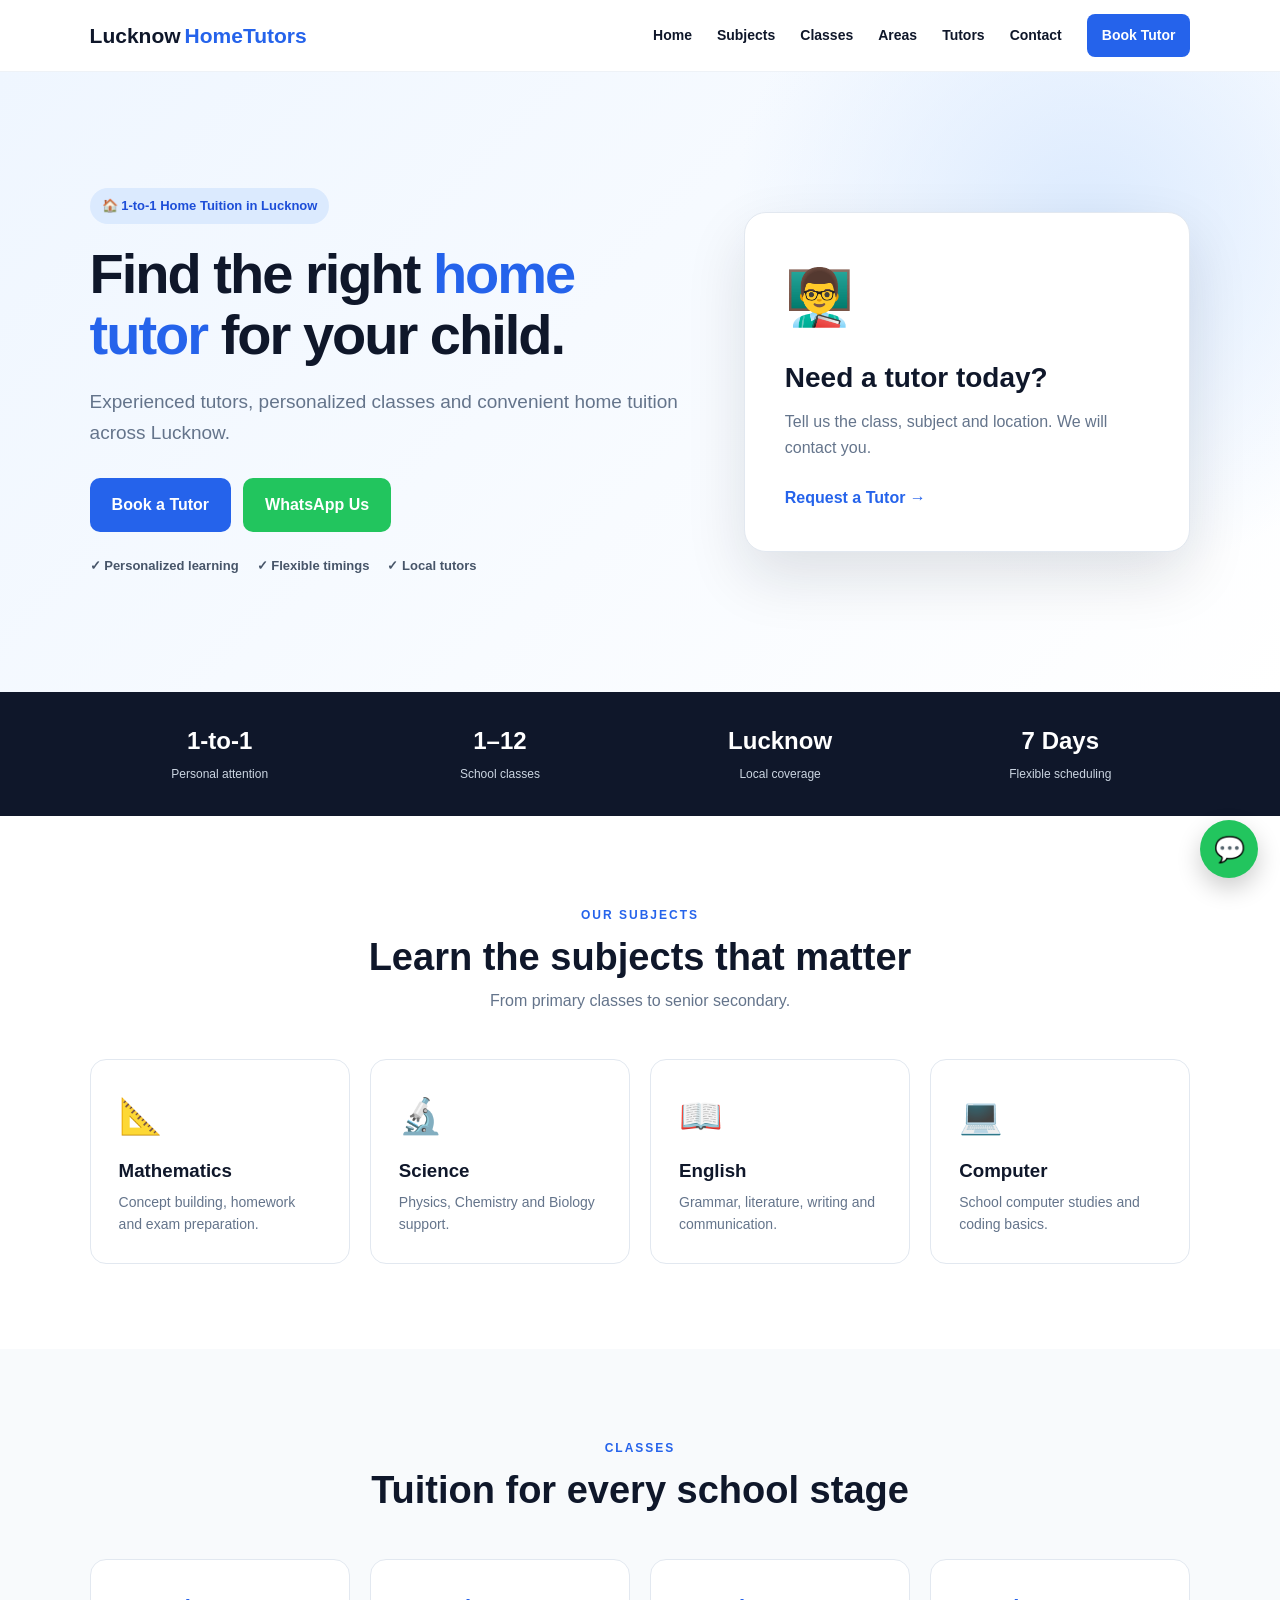
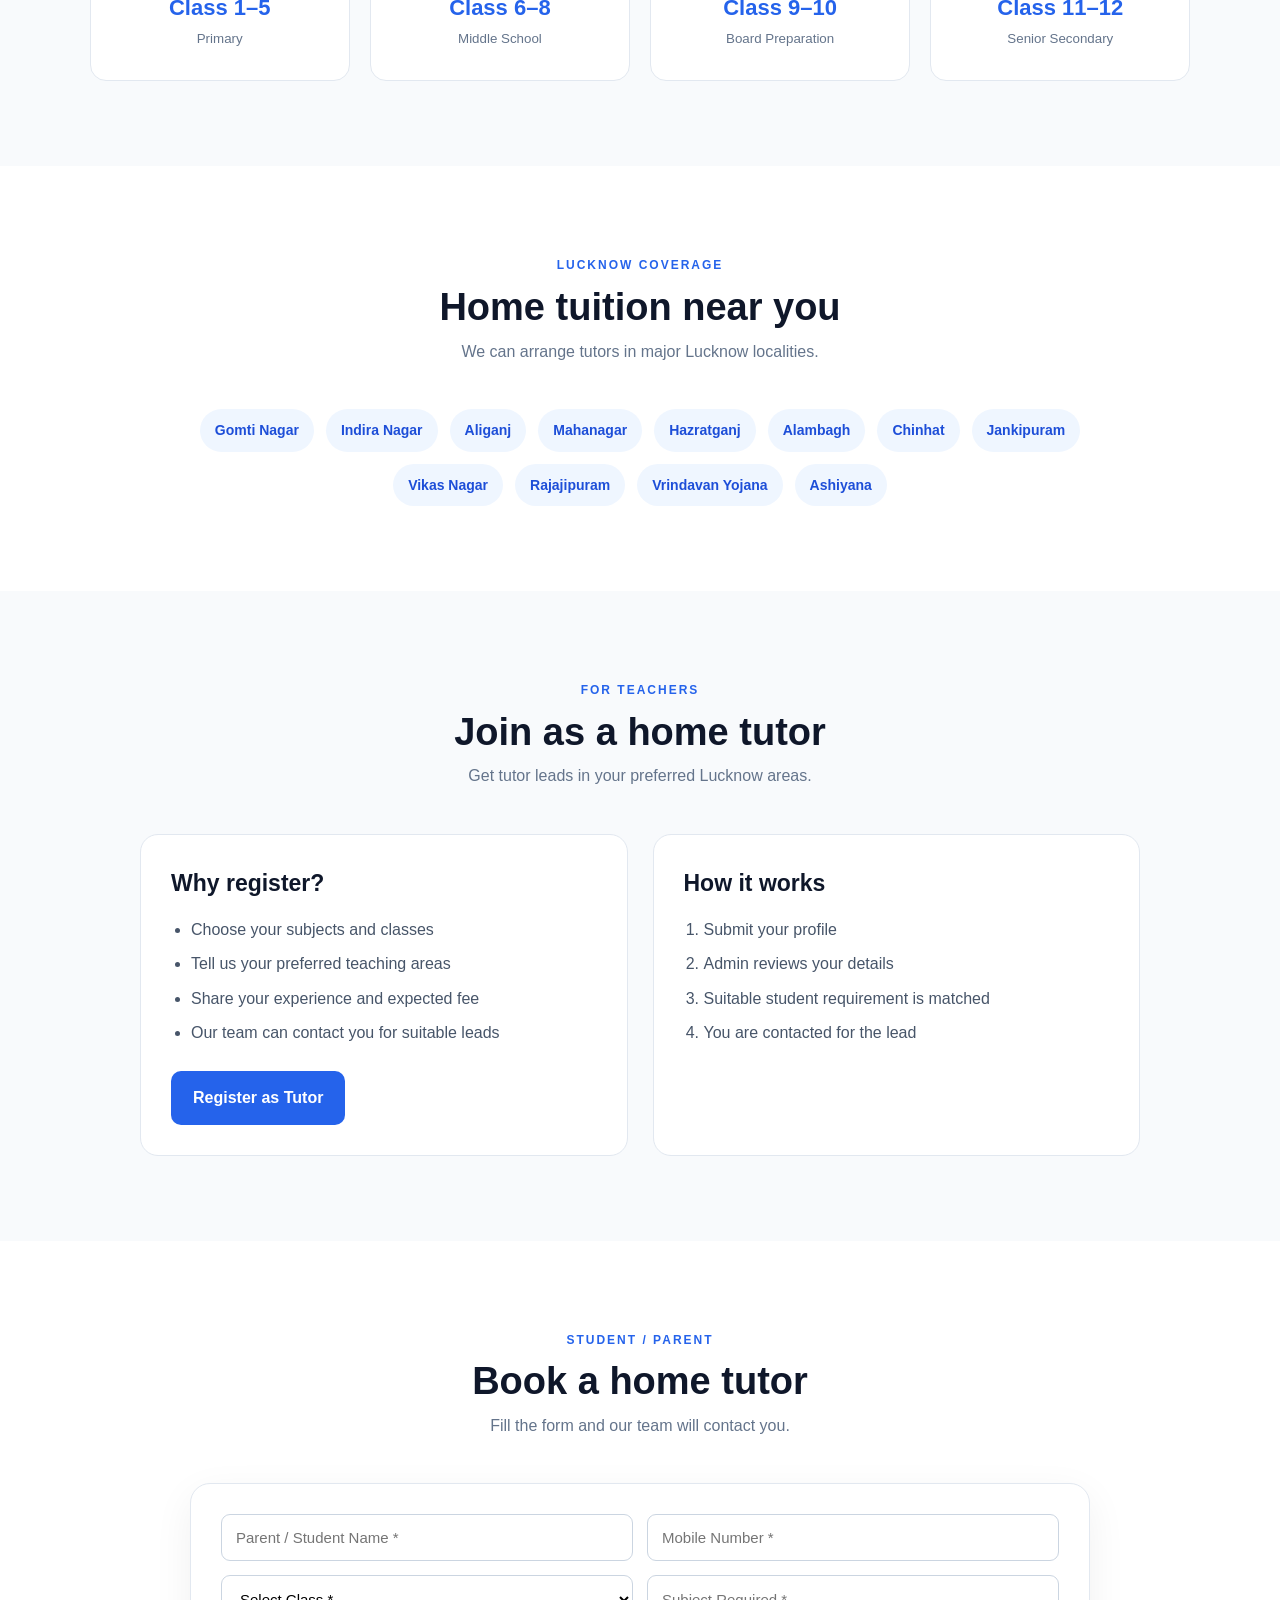
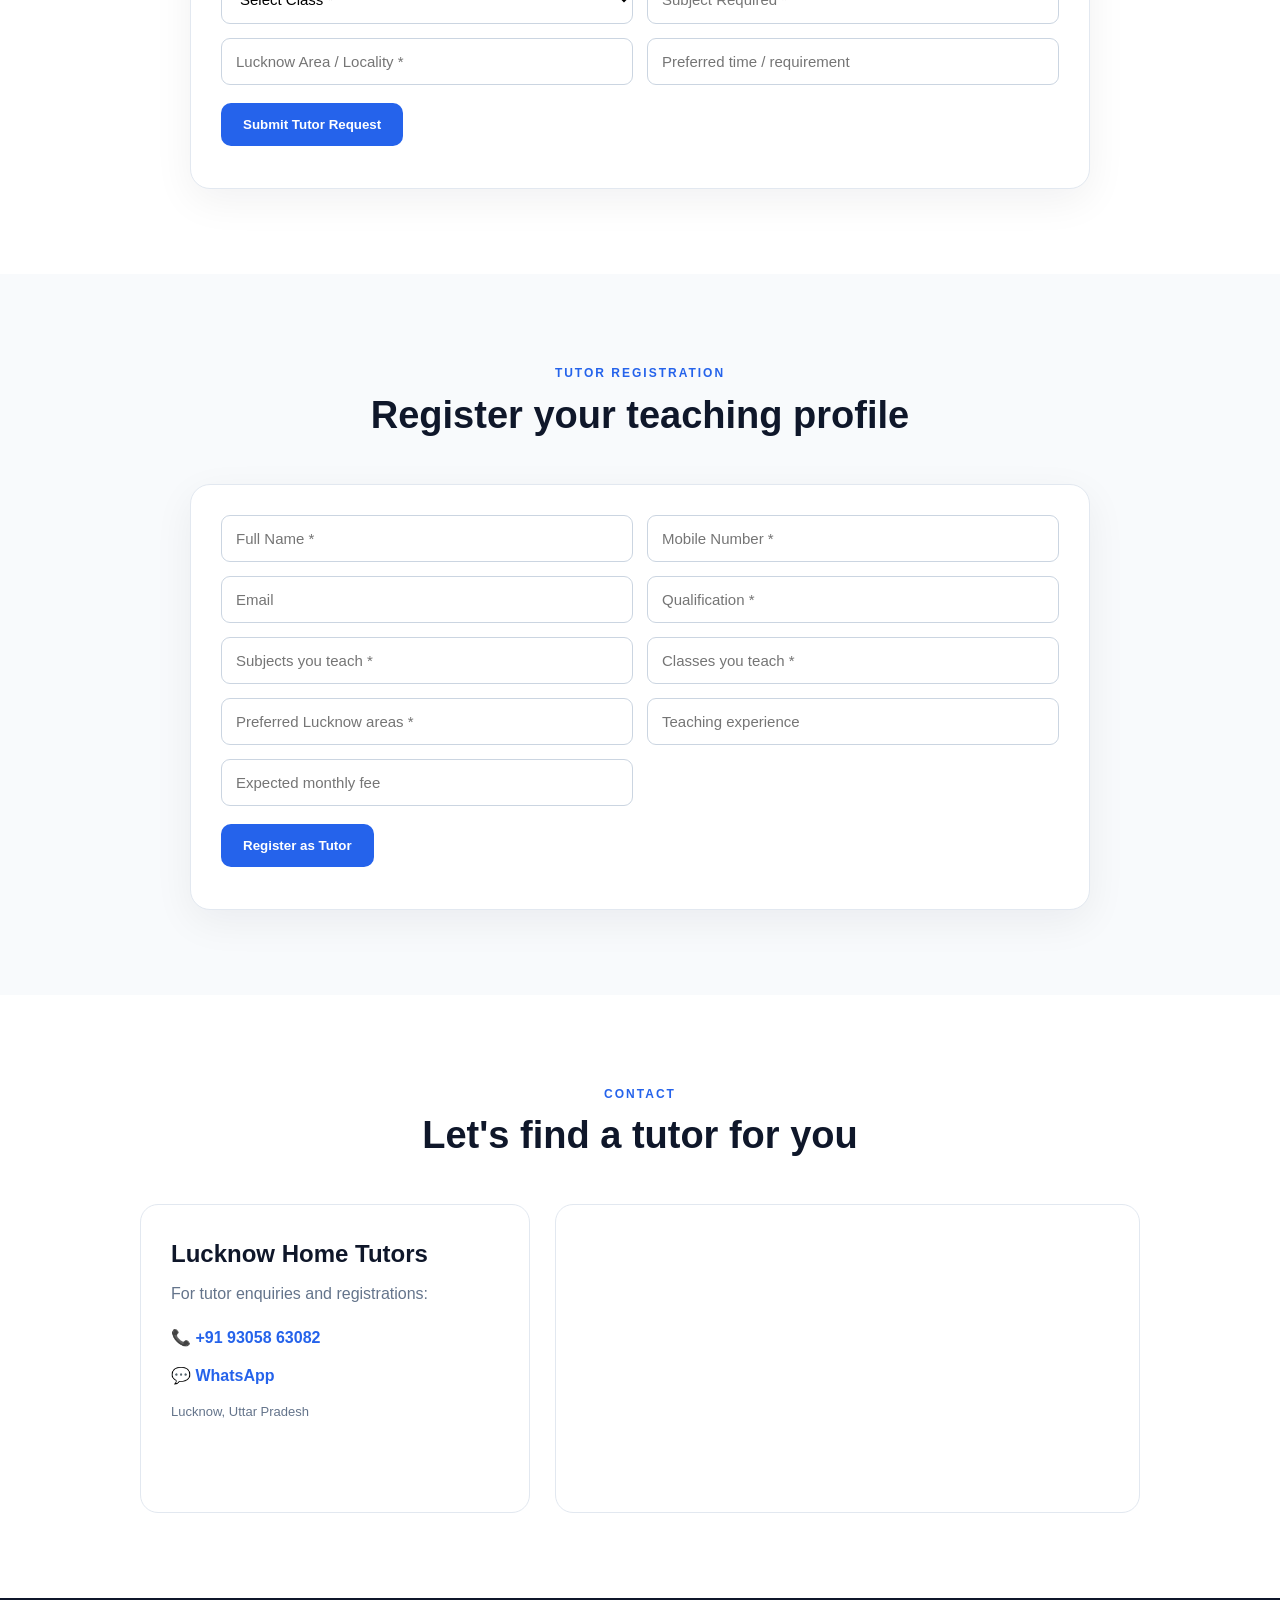
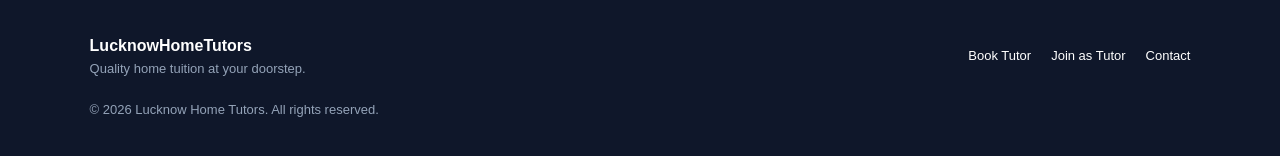
==== index.html @ 373bf153 "Add files via upload" ====
<!DOCTYPE html>
<html lang="en">
<head>
  <meta charset="UTF-8">
  <meta name="viewport" content="width=device-width, initial-scale=1.0">
  <title>Lucknow Home Tutors | Best Home Tuition</title>
  <meta name="description" content="Find verified home tutors in Lucknow for school students, boards and competitive preparation.">
  <link rel="stylesheet" href="/styles.css">
</head>
<body>
<header class="header">
  <a class="logo" href="#home">Lucknow<span>HomeTutors</span></a>
  <button class="menu-btn" onclick="toggleMenu()">☰</button>
  <nav id="nav">
    <a href="#home">Home</a>
    <a href="#subjects">Subjects</a>
    <a href="#classes">Classes</a>
    <a href="#areas">Areas</a>
    <a href="#tutors">Tutors</a>
    <a href="#contact">Contact</a>
    <a class="nav-cta" href="#book">Book Tutor</a>
  </nav>
</header>

<main>
<section class="hero" id="home">
  <div class="hero-copy">
    <div class="badge">🏠 1-to-1 Home Tuition in Lucknow</div>
    <h1>Find the right <span>home tutor</span> for your child.</h1>
    <p>Experienced tutors, personalized classes and convenient home tuition across Lucknow.</p>
    <div class="hero-actions">
      <a class="btn primary" href="#book">Book a Tutor</a>
      <a class="btn whatsapp" href="https://wa.me/919305863082" target="_blank">WhatsApp Us</a>
    </div>
    <div class="trust-row">
      <span>✓ Personalized learning</span>
      <span>✓ Flexible timings</span>
      <span>✓ Local tutors</span>
    </div>
  </div>
  <div class="hero-card">
    <div class="floating-icon">👨‍🏫</div>
    <h3>Need a tutor today?</h3>
    <p>Tell us the class, subject and location. We will contact you.</p>
    <a href="#book" class="mini-btn">Request a Tutor →</a>
  </div>
</section>

<section class="stats">
  <div><strong>1-to-1</strong><span>Personal attention</span></div>
  <div><strong>1–12</strong><span>School classes</span></div>
  <div><strong>Lucknow</strong><span>Local coverage</span></div>
  <div><strong>7 Days</strong><span>Flexible scheduling</span></div>
</section>

<section id="subjects">
  <div class="section-head">
    <span>OUR SUBJECTS</span>
    <h2>Learn the subjects that matter</h2>
    <p>From primary classes to senior secondary.</p>
  </div>
  <div class="grid cards-4">
    <article class="feature-card"><div>📐</div><h3>Mathematics</h3><p>Concept building, homework and exam preparation.</p></article>
    <article class="feature-card"><div>🔬</div><h3>Science</h3><p>Physics, Chemistry and Biology support.</p></article>
    <article class="feature-card"><div>📖</div><h3>English</h3><p>Grammar, literature, writing and communication.</p></article>
    <article class="feature-card"><div>💻</div><h3>Computer</h3><p>School computer studies and coding basics.</p></article>
  </div>
</section>

<section class="light" id="classes">
  <div class="section-head">
    <span>CLASSES</span>
    <h2>Tuition for every school stage</h2>
  </div>
  <div class="grid cards-4">
    <div class="class-card"><b>Class 1–5</b><small>Primary</small></div>
    <div class="class-card"><b>Class 6–8</b><small>Middle School</small></div>
    <div class="class-card"><b>Class 9–10</b><small>Board Preparation</small></div>
    <div class="class-card"><b>Class 11–12</b><small>Senior Secondary</small></div>
  </div>
</section>

<section id="areas">
  <div class="section-head">
    <span>LUCKNOW COVERAGE</span>
    <h2>Home tuition near you</h2>
    <p>We can arrange tutors in major Lucknow localities.</p>
  </div>
  <div class="area-list">
    <span>Gomti Nagar</span><span>Indira Nagar</span><span>Aliganj</span><span>Mahanagar</span>
    <span>Hazratganj</span><span>Alambagh</span><span>Chinhat</span><span>Jankipuram</span>
    <span>Vikas Nagar</span><span>Rajajipuram</span><span>Vrindavan Yojana</span><span>Ashiyana</span>
  </div>
</section>

<section class="light" id="tutors">
  <div class="section-head">
    <span>FOR TEACHERS</span>
    <h2>Join as a home tutor</h2>
    <p>Get tutor leads in your preferred Lucknow areas.</p>
  </div>
  <div class="two-col">
    <div class="info-panel">
      <h3>Why register?</h3>
      <ul>
        <li>Choose your subjects and classes</li>
        <li>Tell us your preferred teaching areas</li>
        <li>Share your experience and expected fee</li>
        <li>Our team can contact you for suitable leads</li>
      </ul>
      <a class="btn primary" href="#tutor-register">Register as Tutor</a>
    </div>
    <div class="info-panel">
      <h3>How it works</h3>
      <ol>
        <li>Submit your profile</li>
        <li>Admin reviews your details</li>
        <li>Suitable student requirement is matched</li>
        <li>You are contacted for the lead</li>
      </ol>
    </div>
  </div>
</section>

<section id="book">
  <div class="section-head">
    <span>STUDENT / PARENT</span>
    <h2>Book a home tutor</h2>
    <p>Fill the form and our team will contact you.</p>
  </div>
  <div class="form-card">
    <form id="studentForm">
      <div class="form-grid">
        <input name="name" placeholder="Parent / Student Name *" required>
        <input name="phone" placeholder="Mobile Number *" inputmode="numeric" required>
        <select name="studentClass" required>
          <option value="">Select Class *</option>
          <option>Class 1–5</option><option>Class 6–8</option>
          <option>Class 9–10</option><option>Class 11–12</option>
        </select>
        <input name="subject" placeholder="Subject Required *" required>
        <input name="location" placeholder="Lucknow Area / Locality *" required>
        <input name="requirement" placeholder="Preferred time / requirement">
      </div>
      <button class="btn primary" type="submit">Submit Tutor Request</button>
      <p id="studentMsg" class="form-msg"></p>
    </form>
  </div>
</section>

<section id="tutor-register" class="light">
  <div class="section-head">
    <span>TUTOR REGISTRATION</span>
    <h2>Register your teaching profile</h2>
  </div>
  <div class="form-card">
    <form id="tutorForm">
      <div class="form-grid">
        <input name="name" placeholder="Full Name *" required>
        <input name="phone" placeholder="Mobile Number *" required>
        <input name="email" type="email" placeholder="Email">
        <input name="qualification" placeholder="Qualification *" required>
        <input name="subjects" placeholder="Subjects you teach *" required>
        <input name="classes" placeholder="Classes you teach *" required>
        <input name="areas" placeholder="Preferred Lucknow areas *" required>
        <input name="experience" placeholder="Teaching experience">
        <input name="fee" placeholder="Expected monthly fee">
      </div>
      <button class="btn primary" type="submit">Register as Tutor</button>
      <p id="tutorMsg" class="form-msg"></p>
    </form>
  </div>
</section>

<section id="contact">
  <div class="section-head">
    <span>CONTACT</span>
    <h2>Let's find a tutor for you</h2>
  </div>
  <div class="contact-grid">
    <div class="contact-card">
      <h3>Lucknow Home Tutors</h3>
      <p>For tutor enquiries and registrations:</p>
      <a href="tel:+919305863082">📞 +91 93058 63082</a>
      <a href="https://wa.me/919305863082" target="_blank">💬 WhatsApp</a>
      <p class="muted">Lucknow, Uttar Pradesh</p>
    </div>
    <div class="map-card">
      <iframe
        src="https://www.google.com/maps?q=Lucknow,Uttar+Pradesh&output=embed"
        loading="lazy" referrerpolicy="no-referrer-when-downgrade"></iframe>
    </div>
  </div>
</section>
</main>

<footer>
  <div><strong>LucknowHomeTutors</strong><p>Quality home tuition at your doorstep.</p></div>
  <div><a href="#book">Book Tutor</a><a href="#tutor-register">Join as Tutor</a><a href="#contact">Contact</a></div>
  <small>© 2026 Lucknow Home Tutors. All rights reserved.</small>
</footer>

<a class="floating-wa" href="https://wa.me/919305863082" target="_blank">💬</a>
<script src="/app.js"></script>
</body>
</html>
---- styles.css ----
:root{--primary:#2563eb;--dark:#0f172a;--muted:#64748b;--bg:#f8fafc;--white:#fff;--green:#16a34a}
*{box-sizing:border-box;margin:0;padding:0}html{scroll-behavior:smooth}body{font-family:Inter,Arial,sans-serif;color:var(--dark);background:var(--white);line-height:1.6}
a{text-decoration:none;color:inherit}.header{height:72px;padding:0 7%;display:flex;align-items:center;justify-content:space-between;background:#fff;position:sticky;top:0;z-index:50;border-bottom:1px solid #eef2f7}.logo{font-weight:900;font-size:21px;color:#0f172a}.logo span{color:var(--primary);margin-left:4px}
nav{display:flex;align-items:center;gap:25px;font-size:14px;font-weight:700}nav a:hover{color:var(--primary)}.nav-cta{background:var(--primary);color:#fff!important;padding:10px 15px;border-radius:8px}.menu-btn{display:none;background:none;border:0;font-size:26px}
.hero{min-height:620px;padding:80px 7%;display:grid;grid-template-columns:1.15fr .85fr;gap:50px;align-items:center;background:radial-gradient(circle at 85% 25%,#dbeafe,transparent 30%),linear-gradient(135deg,#eff6ff,#fff)}
.badge{display:inline-block;background:#dbeafe;color:#1d4ed8;padding:8px 12px;border-radius:999px;font-weight:800;font-size:13px;margin-bottom:20px}.hero h1{font-size:56px;line-height:1.08;letter-spacing:-2px;max-width:720px}.hero h1 span{color:var(--primary)}.hero-copy>p{font-size:19px;color:var(--muted);max-width:620px;margin:22px 0 30px}.hero-actions{display:flex;gap:12px;flex-wrap:wrap}.btn{border:0;border-radius:10px;padding:14px 22px;font-weight:800;cursor:pointer;display:inline-block}.primary{background:var(--primary);color:#fff}.whatsapp{background:#22c55e;color:#fff}.hero-card{background:#fff;border:1px solid #e2e8f0;border-radius:22px;padding:40px;box-shadow:0 25px 60px rgba(15,23,42,.12)}.floating-icon{font-size:55px}.hero-card h3{font-size:28px;margin:15px 0 8px}.hero-card p{color:var(--muted);margin-bottom:25px}.mini-btn{display:inline-block;color:var(--primary);font-weight:800}.trust-row{display:flex;gap:18px;flex-wrap:wrap;margin-top:24px;color:#475569;font-size:13px;font-weight:700}
.stats{display:grid;grid-template-columns:repeat(4,1fr);background:#0f172a;color:#fff;padding:30px 7%;gap:20px}.stats div{text-align:center}.stats strong{display:block;font-size:24px}.stats span{font-size:12px;color:#cbd5e1}
section{padding:85px 7%}.light{background:#f8fafc}.section-head{text-align:center;max-width:720px;margin:0 auto 45px}.section-head>span{font-size:12px;font-weight:900;letter-spacing:2px;color:var(--primary)}.section-head h2{font-size:38px;line-height:1.2;margin:8px 0}.section-head p{color:var(--muted)}.grid{display:grid;gap:20px}.cards-4{grid-template-columns:repeat(4,1fr)}.feature-card{padding:28px;background:#fff;border:1px solid #e2e8f0;border-radius:16px}.feature-card>div{font-size:35px}.feature-card h3{margin:12px 0 5px}.feature-card p{color:var(--muted);font-size:14px}.class-card{padding:30px;background:#fff;border:1px solid #e2e8f0;border-radius:16px;text-align:center}.class-card b{display:block;font-size:22px;color:var(--primary)}.class-card small{color:var(--muted)}
.area-list{display:flex;flex-wrap:wrap;justify-content:center;gap:12px;max-width:950px;margin:auto}.area-list span{padding:10px 15px;background:#eff6ff;color:#1d4ed8;border-radius:999px;font-weight:700;font-size:14px}.two-col{display:grid;grid-template-columns:1fr 1fr;gap:25px;max-width:1000px;margin:auto}.info-panel{background:#fff;border:1px solid #e2e8f0;border-radius:18px;padding:30px}.info-panel h3{font-size:23px;margin-bottom:15px}.info-panel ul,.info-panel ol{padding-left:20px;color:#475569;margin-bottom:25px}.info-panel li{margin:9px 0}
.form-card{max-width:900px;margin:auto;background:#fff;border:1px solid #e2e8f0;border-radius:20px;padding:30px;box-shadow:0 12px 40px rgba(15,23,42,.06)}.form-grid{display:grid;grid-template-columns:1fr 1fr;gap:14px;margin-bottom:18px}input,select{width:100%;padding:14px;border:1px solid #cbd5e1;border-radius:9px;font-size:15px;outline:none;background:#fff}input:focus,select:focus{border-color:var(--primary)}.form-msg{margin-top:12px;font-weight:700}.contact-grid{display:grid;grid-template-columns:.8fr 1.2fr;gap:25px;max-width:1000px;margin:auto}.contact-card,.map-card{border:1px solid #e2e8f0;border-radius:18px;padding:30px;background:#fff}.contact-card h3{font-size:24px}.contact-card p{color:var(--muted);margin:8px 0 18px}.contact-card a{display:block;font-weight:800;color:var(--primary);margin:13px 0}.contact-card .muted{font-size:13px}.map-card{padding:0;overflow:hidden;min-height:300px}.map-card iframe{width:100%;height:100%;min-height:300px;border:0}
footer{background:#0f172a;color:#fff;padding:35px 7%;display:grid;grid-template-columns:1fr auto;gap:20px;align-items:center}footer p,footer small{color:#94a3b8;font-size:13px}footer div:nth-child(2){display:flex;gap:20px;font-size:13px}footer small{grid-column:1/-1}.floating-wa{position:fixed;right:22px;bottom:22px;width:58px;height:58px;border-radius:50%;background:#22c55e;color:#fff;display:grid;place-items:center;font-size:25px;box-shadow:0 10px 25px rgba(0,0,0,.2);z-index:40}
@media(max-width:900px){nav{gap:12px}.hero{grid-template-columns:1fr}.hero-card{max-width:520px}.cards-4{grid-template-columns:1fr 1fr}.stats{grid-template-columns:1fr 1fr}.two-col,.contact-grid{grid-template-columns:1fr}}
@media(max-width:700px){.header{padding:0 5%}.menu-btn{display:block}nav{display:none;position:absolute;top:72px;left:0;right:0;background:#fff;padding:18px 5%;flex-direction:column;align-items:stretch;border-bottom:1px solid #e2e8f0}nav.open{display:flex}.nav-cta{text-align:center}.hero{padding:60px 5%}.hero h1{font-size:40px}.hero-copy>p{font-size:17px}.stats{padding:25px 5%}section{padding:65px 5%}.section-head h2{font-size:31px}.cards-4{grid-template-columns:1fr}.form-grid{grid-template-columns:1fr}.two-col{grid-template-columns:1fr}footer{grid-template-columns:1fr}footer div:nth-child(2){flex-direction:column;gap:8px}}
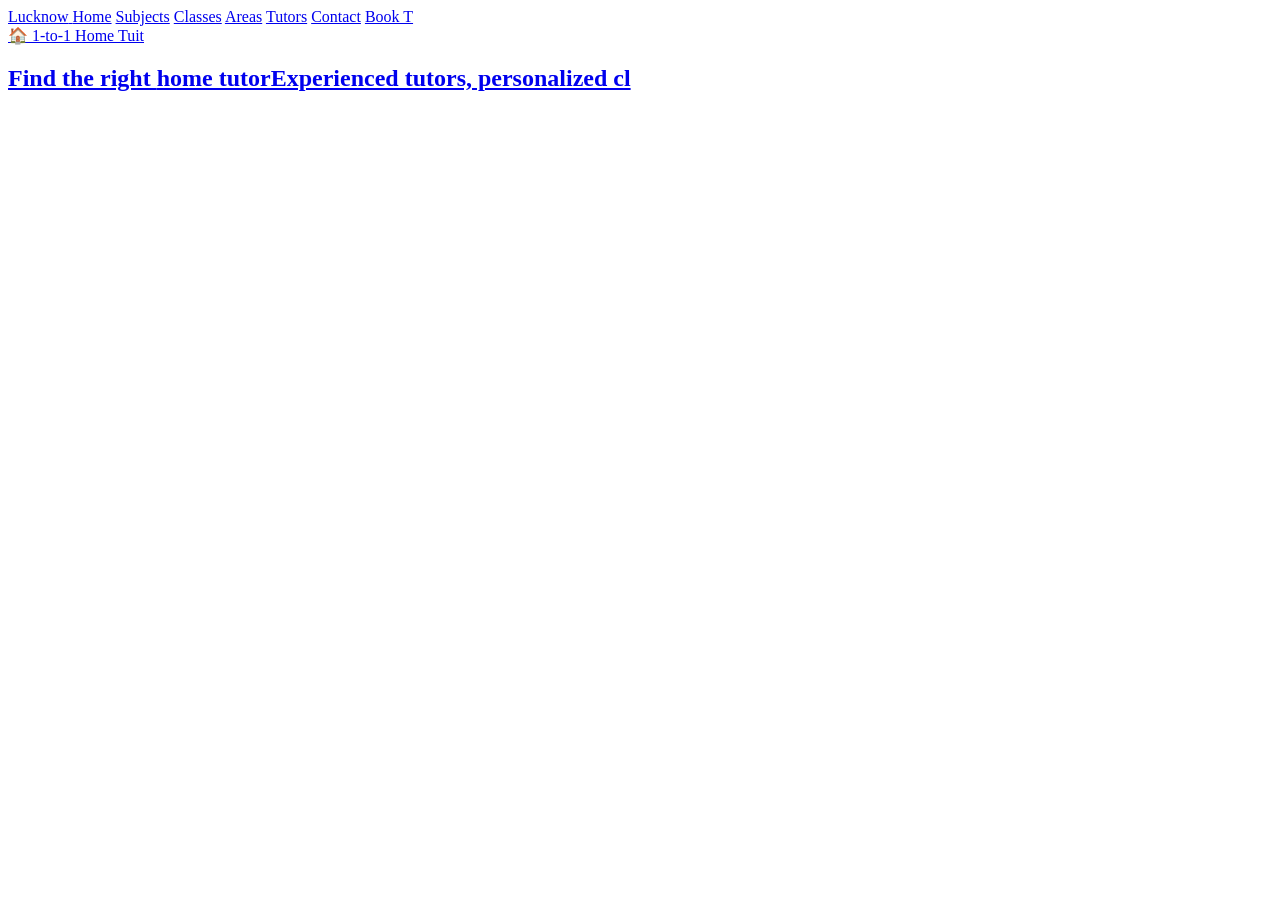
==== commit 91e954d2: "Update index.html" ====
--- a/index.html
+++ b/index.html
@@ -2,205 +2,35 @@
 <html lang="en">
 <head>
   <meta charset="UTF-8">
-  <meta name="viewport" content="width=device-width, initial-scale=1.0">
-  <title>Lucknow Home Tutors | Best Home Tuition</title>
-  <meta name="description" content="Find verified home tutors in Lucknow for school students, boards and competitive preparation.">
-  <link rel="stylesheet" href="/styles.css">
+  <meta name="viewport" content="width=dev
+  <title>Lucknow Home Tutors | Best Home T
+  <meta name="description" content="Find v
+  <link rel="stylesheet" href="/styles.css
 </head>
 <body>
-<header class="header">
-  <a class="logo" href="#home">Lucknow<span>HomeTutors</span></a>
-  <button class="menu-btn" onclick="toggleMenu()">☰</button>
-  <nav id="nav">
-    <a href="#home">Home</a>
-    <a href="#subjects">Subjects</a>
-    <a href="#classes">Classes</a>
-    <a href="#areas">Areas</a>
-    <a href="#tutors">Tutors</a>
-    <a href="#contact">Contact</a>
-    <a class="nav-cta" href="#book">Book Tutor</a>
-  </nav>
-</header>
+  <header class="header">
+    <a class="logo" href="#home">Lucknow<spa
+    <button class="menu-btn" onclick="toggle
+    <nav id="nav">
+      <a href="#home">Home</a>
+      <a href="#subjects">Subjects</a>
+      <a href="#classes">Classes</a>
+      <a href="#areas">Areas</a>
+      <a href="#tutors">Tutors</a>
+      <a href="#contact">Contact</a>
+      <a class="nav-cta" href="#book">Book T
+    </nav>
+  </header>
 
-<main>
-<section class="hero" id="home">
-  <div class="hero-copy">
-    <div class="badge">🏠 1-to-1 Home Tuition in Lucknow</div>
-    <h1>Find the right <span>home tutor</span> for your child.</h1>
-    <p>Experienced tutors, personalized classes and convenient home tuition across Lucknow.</p>
-    <div class="hero-actions">
-      <a class="btn primary" href="#book">Book a Tutor</a>
-      <a class="btn whatsapp" href="https://wa.me/919305863082" target="_blank">WhatsApp Us</a>
-    </div>
-    <div class="trust-row">
-      <span>✓ Personalized learning</span>
-      <span>✓ Flexible timings</span>
-      <span>✓ Local tutors</span>
-    </div>
-  </div>
-  <div class="hero-card">
-    <div class="floating-icon">👨‍🏫</div>
-    <h3>Need a tutor today?</h3>
-    <p>Tell us the class, subject and location. We will contact you.</p>
-    <a href="#book" class="mini-btn">Request a Tutor →</a>
-  </div>
-</section>
-
-<section class="stats">
-  <div><strong>1-to-1</strong><span>Personal attention</span></div>
-  <div><strong>1–12</strong><span>School classes</span></div>
-  <div><strong>Lucknow</strong><span>Local coverage</span></div>
-  <div><strong>7 Days</strong><span>Flexible scheduling</span></div>
-</section>
-
-<section id="subjects">
-  <div class="section-head">
-    <span>OUR SUBJECTS</span>
-    <h2>Learn the subjects that matter</h2>
-    <p>From primary classes to senior secondary.</p>
-  </div>
-  <div class="grid cards-4">
-    <article class="feature-card"><div>📐</div><h3>Mathematics</h3><p>Concept building, homework and exam preparation.</p></article>
-    <article class="feature-card"><div>🔬</div><h3>Science</h3><p>Physics, Chemistry and Biology support.</p></article>
-    <article class="feature-card"><div>📖</div><h3>English</h3><p>Grammar, literature, writing and communication.</p></article>
-    <article class="feature-card"><div>💻</div><h3>Computer</h3><p>School computer studies and coding basics.</p></article>
-  </div>
-</section>
-
-<section class="light" id="classes">
-  <div class="section-head">
-    <span>CLASSES</span>
-    <h2>Tuition for every school stage</h2>
-  </div>
-  <div class="grid cards-4">
-    <div class="class-card"><b>Class 1–5</b><small>Primary</small></div>
-    <div class="class-card"><b>Class 6–8</b><small>Middle School</small></div>
-    <div class="class-card"><b>Class 9–10</b><small>Board Preparation</small></div>
-    <div class="class-card"><b>Class 11–12</b><small>Senior Secondary</small></div>
-  </div>
-</section>
-
-<section id="areas">
-  <div class="section-head">
-    <span>LUCKNOW COVERAGE</span>
-    <h2>Home tuition near you</h2>
-    <p>We can arrange tutors in major Lucknow localities.</p>
-  </div>
-  <div class="area-list">
-    <span>Gomti Nagar</span><span>Indira Nagar</span><span>Aliganj</span><span>Mahanagar</span>
-    <span>Hazratganj</span><span>Alambagh</span><span>Chinhat</span><span>Jankipuram</span>
-    <span>Vikas Nagar</span><span>Rajajipuram</span><span>Vrindavan Yojana</span><span>Ashiyana</span>
-  </div>
-</section>
-
-<section class="light" id="tutors">
-  <div class="section-head">
-    <span>FOR TEACHERS</span>
-    <h2>Join as a home tutor</h2>
-    <p>Get tutor leads in your preferred Lucknow areas.</p>
-  </div>
-  <div class="two-col">
-    <div class="info-panel">
-      <h3>Why register?</h3>
-      <ul>
-        <li>Choose your subjects and classes</li>
-        <li>Tell us your preferred teaching areas</li>
-        <li>Share your experience and expected fee</li>
-        <li>Our team can contact you for suitable leads</li>
-      </ul>
-      <a class="btn primary" href="#tutor-register">Register as Tutor</a>
-    </div>
-    <div class="info-panel">
-      <h3>How it works</h3>
-      <ol>
-        <li>Submit your profile</li>
-        <li>Admin reviews your details</li>
-        <li>Suitable student requirement is matched</li>
-        <li>You are contacted for the lead</li>
-      </ol>
-    </div>
-  </div>
-</section>
-
-<section id="book">
-  <div class="section-head">
-    <span>STUDENT / PARENT</span>
-    <h2>Book a home tutor</h2>
-    <p>Fill the form and our team will contact you.</p>
-  </div>
-  <div class="form-card">
-    <form id="studentForm">
-      <div class="form-grid">
-        <input name="name" placeholder="Parent / Student Name *" required>
-        <input name="phone" placeholder="Mobile Number *" inputmode="numeric" required>
-        <select name="studentClass" required>
-          <option value="">Select Class *</option>
-          <option>Class 1–5</option><option>Class 6–8</option>
-          <option>Class 9–10</option><option>Class 11–12</option>
-        </select>
-        <input name="subject" placeholder="Subject Required *" required>
-        <input name="location" placeholder="Lucknow Area / Locality *" required>
-        <input name="requirement" placeholder="Preferred time / requirement">
-      </div>
-      <button class="btn primary" type="submit">Submit Tutor Request</button>
-      <p id="studentMsg" class="form-msg"></p>
-    </form>
-  </div>
-</section>
-
-<section id="tutor-register" class="light">
-  <div class="section-head">
-    <span>TUTOR REGISTRATION</span>
-    <h2>Register your teaching profile</h2>
-  </div>
-  <div class="form-card">
-    <form id="tutorForm">
-      <div class="form-grid">
-        <input name="name" placeholder="Full Name *" required>
-        <input name="phone" placeholder="Mobile Number *" required>
-        <input name="email" type="email" placeholder="Email">
-        <input name="qualification" placeholder="Qualification *" required>
-        <input name="subjects" placeholder="Subjects you teach *" required>
-        <input name="classes" placeholder="Classes you teach *" required>
-        <input name="areas" placeholder="Preferred Lucknow areas *" required>
-        <input name="experience" placeholder="Teaching experience">
-        <input name="fee" placeholder="Expected monthly fee">
-      </div>
-      <button class="btn primary" type="submit">Register as Tutor</button>
-      <p id="tutorMsg" class="form-msg"></p>
-    </form>
-  </div>
-</section>
-
-<section id="contact">
-  <div class="section-head">
-    <span>CONTACT</span>
-    <h2>Let's find a tutor for you</h2>
-  </div>
-  <div class="contact-grid">
-    <div class="contact-card">
-      <h3>Lucknow Home Tutors</h3>
-      <p>For tutor enquiries and registrations:</p>
-      <a href="tel:+919305863082">📞 +91 93058 63082</a>
-      <a href="https://wa.me/919305863082" target="_blank">💬 WhatsApp</a>
-      <p class="muted">Lucknow, Uttar Pradesh</p>
-    </div>
-    <div class="map-card">
-      <iframe
-        src="https://www.google.com/maps?q=Lucknow,Uttar+Pradesh&output=embed"
-        loading="lazy" referrerpolicy="no-referrer-when-downgrade"></iframe>
-    </div>
-  </div>
-</section>
-</main>
-
-<footer>
-  <div><strong>LucknowHomeTutors</strong><p>Quality home tuition at your doorstep.</p></div>
-  <div><a href="#book">Book Tutor</a><a href="#tutor-register">Join as Tutor</a><a href="#contact">Contact</a></div>
-  <small>© 2026 Lucknow Home Tutors. All rights reserved.</small>
-</footer>
-
-<a class="floating-wa" href="https://wa.me/919305863082" target="_blank">💬</a>
-<script src="/app.js"></script>
-</body>
-</html>+  <main>
+    <section class="hero" id="home">
+      <div class="hero-copy">
+        <div class="badge">🏠 1-to-1 Home Tuit
+        <h1>Find the right <span>home tutor</s
+        <p>Experienced tutors, personalized cl
+        <div class="hero-actions">
+          <a class="btn primary" href="#book">
+          <a class="btn whatsapp" href="https:
+        </div>
+        <div class="trust-row">
+            
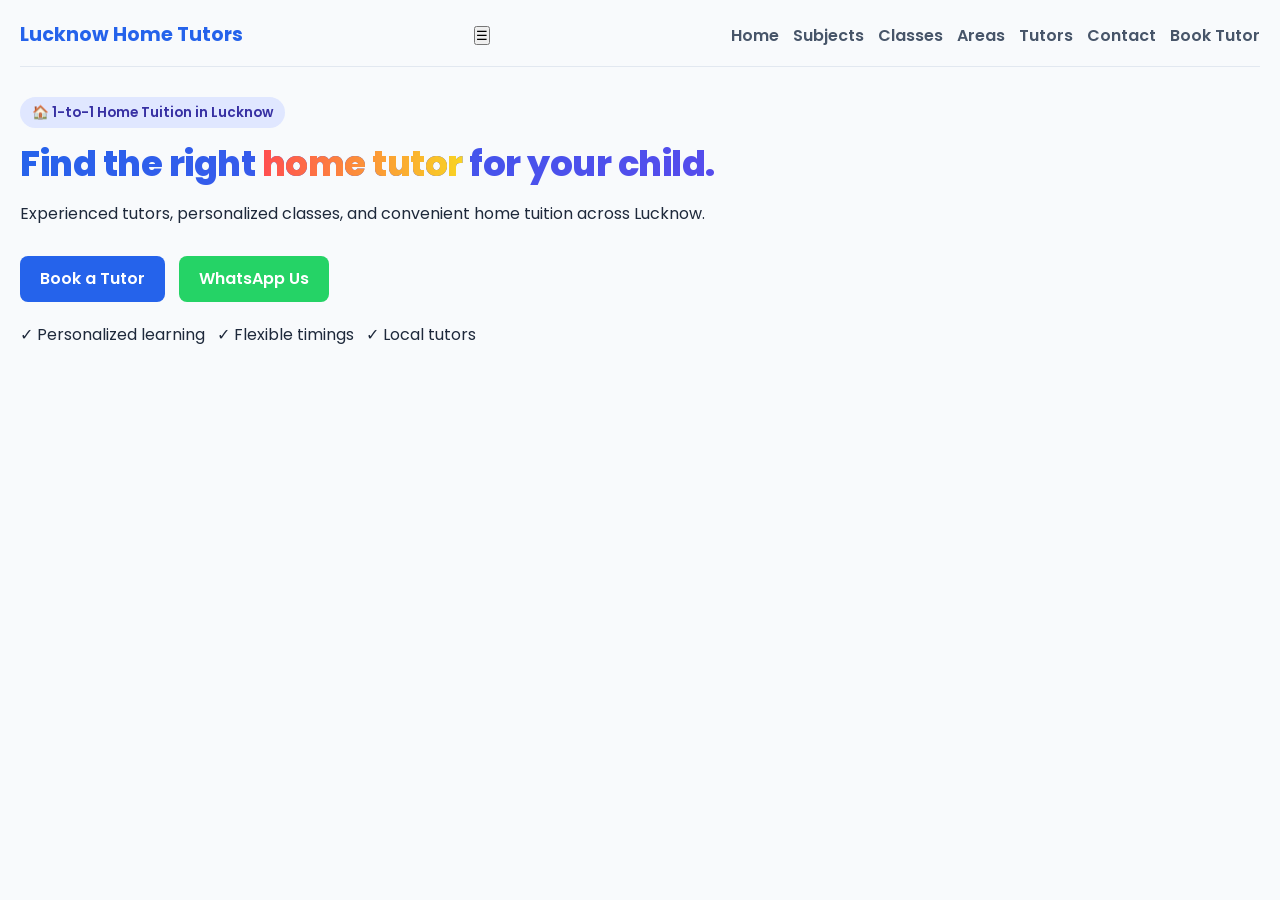
==== commit a299f874: "Update index.html" ====
--- a/index.html
+++ b/index.html
@@ -1,16 +1,116 @@
-<!DOCTYPE html>
+ <!DOCTYPE html>
 <html lang="en">
 <head>
   <meta charset="UTF-8">
-  <meta name="viewport" content="width=dev
-  <title>Lucknow Home Tutors | Best Home T
-  <meta name="description" content="Find v
-  <link rel="stylesheet" href="/styles.css
+  <meta name="viewport" content="width=device-width, initial-scale=1.0">
+  <title>Lucknow Home Tutors | Best Home Tuition</title>
+  <meta name="description" content="Find experienced home tutors in Lucknow">
+  
+  <style>
+    @import url('https://fonts.googleapis.com/css2?family=Poppins:wght@400;600;700;800&display=swap');
+
+    * {
+      box-sizing: border-box;
+      margin: 0;
+      padding: 0;
+    }
+
+    body {
+      font-family: 'Poppins', sans-serif;
+      background-color: #f8fafc;
+      color: #1e293b;
+      line-height: 1.6;
+      padding: 20px;
+    }
+
+    /* Gradient & Bold Headings */
+    h1, h2, h3 {
+      font-weight: 800;
+      background: linear-gradient(135deg, #2563eb, #7c3aed);
+      -webkit-background-clip: text;
+      -webkit-text-fill-color: transparent;
+      letter-spacing: -0.5px;
+      margin-bottom: 15px;
+    }
+
+    h1 {
+      font-size: 2.2rem;
+      line-height: 1.2;
+    }
+
+    /* Highlighted Span inside H1 */
+    .hero-copy h1 span {
+      background: linear-gradient(90deg, #ff4e50, #f9d423);
+      -webkit-background-clip: text;
+      -webkit-text-fill-color: transparent;
+    }
+
+    /* Navigation Styling */
+    header {
+      display: flex;
+      justify-content: space-between;
+      align-items: center;
+      margin-bottom: 30px;
+      padding-bottom: 15px;
+      border-bottom: 1px solid #e2e8f0;
+    }
+
+    .logo {
+      font-weight: 700;
+      font-size: 1.2rem;
+      color: #2563eb;
+      text-decoration: none;
+    }
+
+    nav a {
+      margin-left: 10px;
+      text-decoration: none;
+      color: #475569;
+      font-weight: 600;
+    }
+
+    /* Buttons */
+    .btn {
+      display: inline-block;
+      padding: 10px 20px;
+      border-radius: 8px;
+      text-decoration: none;
+      font-weight: 600;
+      margin-top: 10px;
+      margin-right: 10px;
+    }
+
+    .btn.primary {
+      background: #2563eb;
+      color: #fff;
+    }
+
+    .btn.whatsapp {
+      background: #25d366;
+      color: #fff;
+    }
+
+    .badge {
+      display: inline-block;
+      background: #e0e7ff;
+      color: #3730a3;
+      padding: 5px 12px;
+      border-radius: 20px;
+      font-size: 0.85rem;
+      font-weight: 600;
+      margin-bottom: 15px;
+    }
+
+    .hero-actions {
+      margin: 20px 0;
+    }
+  </style>
 </head>
 <body>
+
   <header class="header">
-    <a class="logo" href="#home">Lucknow<spa
-    <button class="menu-btn" onclick="toggle
+    <a class="logo" href="#home">Lucknow Home Tutors</a>
+    <button class="menu-btn" onclick="toggleMenu()">☰</button>
     <nav id="nav">
       <a href="#home">Home</a>
       <a href="#subjects">Subjects</a>
@@ -18,19 +118,28 @@
       <a href="#areas">Areas</a>
       <a href="#tutors">Tutors</a>
       <a href="#contact">Contact</a>
-      <a class="nav-cta" href="#book">Book T
+      <a class="nav-cta" href="#book">Book Tutor</a>
     </nav>
   </header>
 
   <main>
     <section class="hero" id="home">
       <div class="hero-copy">
-        <div class="badge">🏠 1-to-1 Home Tuit
-        <h1>Find the right <span>home tutor</s
-        <p>Experienced tutors, personalized cl
+        <div class="badge">🏠 1-to-1 Home Tuition in Lucknow</div>
+        <h1>Find the right <span>home tutor</span> for your child.</h1>
+        <p>Experienced tutors, personalized classes, and convenient home tuition across Lucknow.</p>
+        
         <div class="hero-actions">
-          <a class="btn primary" href="#book">
-          <a class="btn whatsapp" href="https:
+          <a class="btn primary" href="#book">Book a Tutor</a>
+          <a class="btn whatsapp" href="https://wa.me/">WhatsApp Us</a>
         </div>
+        
         <div class="trust-row">
-            
+          <p>✓ Personalized learning &nbsp; ✓ Flexible timings &nbsp; ✓ Local tutors</p>
+        </div>
+      </div>
+    </section>
+  </main>
+
+</body>
+</html>
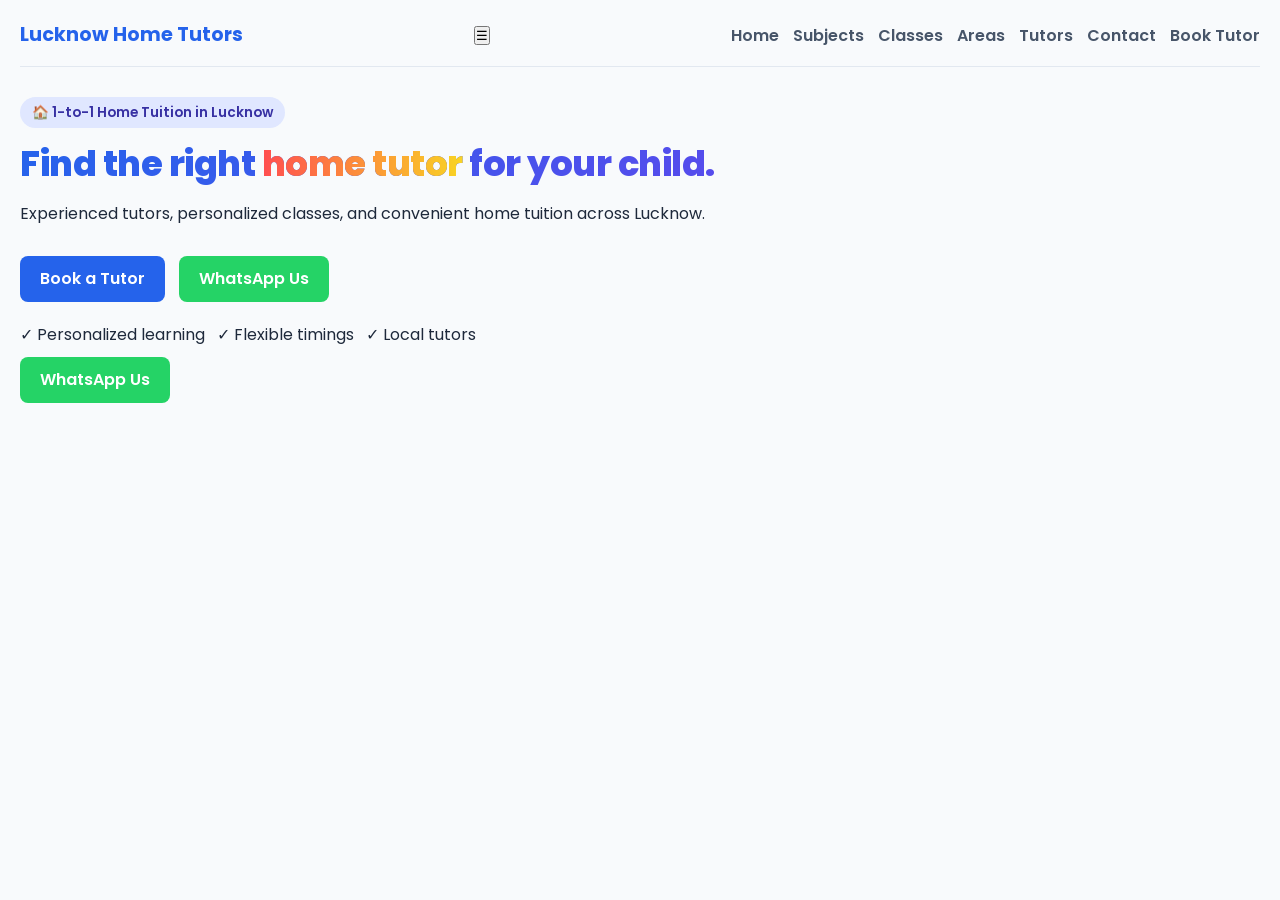
==== commit c3f7acc9: "Update index.html" ====
--- a/index.html
+++ b/index.html
@@ -143,3 +143,4 @@
 
 </body>
 </html>
+<a class="btn whatsapp" href="https://wa.me/919305863082">WhatsApp Us</a>
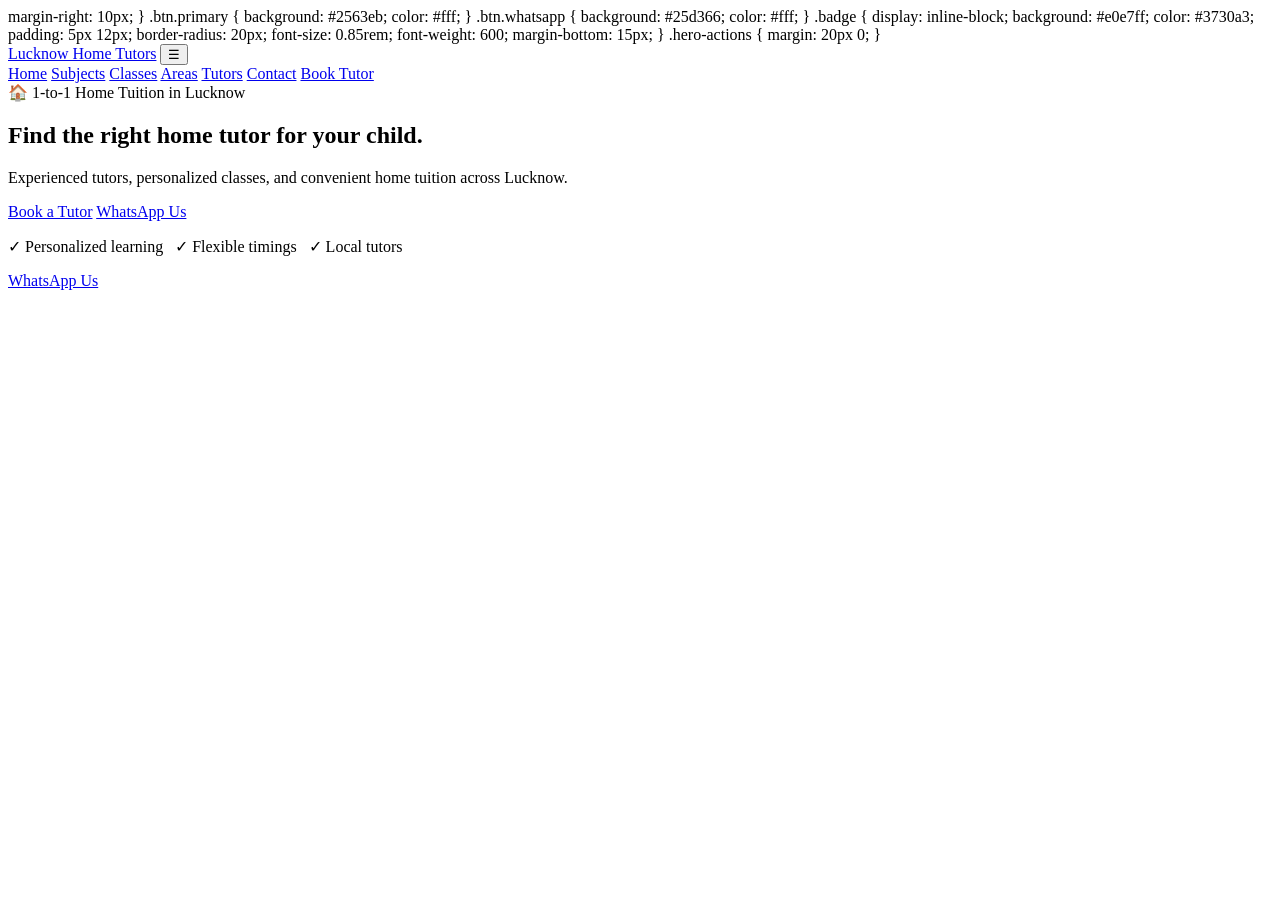
==== commit 3545e82f: "Update index.html" ====
--- a/index.html
+++ b/index.html
@@ -1,82 +1,3 @@
- <!DOCTYPE html>
-<html lang="en">
-<head>
-  <meta charset="UTF-8">
-  <meta name="viewport" content="width=device-width, initial-scale=1.0">
-  <title>Lucknow Home Tutors | Best Home Tuition</title>
-  <meta name="description" content="Find experienced home tutors in Lucknow">
-  
-  <style>
-    @import url('https://fonts.googleapis.com/css2?family=Poppins:wght@400;600;700;800&display=swap');
-
-    * {
-      box-sizing: border-box;
-      margin: 0;
-      padding: 0;
-    }
-
-    body {
-      font-family: 'Poppins', sans-serif;
-      background-color: #f8fafc;
-      color: #1e293b;
-      line-height: 1.6;
-      padding: 20px;
-    }
-
-    /* Gradient & Bold Headings */
-    h1, h2, h3 {
-      font-weight: 800;
-      background: linear-gradient(135deg, #2563eb, #7c3aed);
-      -webkit-background-clip: text;
-      -webkit-text-fill-color: transparent;
-      letter-spacing: -0.5px;
-      margin-bottom: 15px;
-    }
-
-    h1 {
-      font-size: 2.2rem;
-      line-height: 1.2;
-    }
-
-    /* Highlighted Span inside H1 */
-    .hero-copy h1 span {
-      background: linear-gradient(90deg, #ff4e50, #f9d423);
-      -webkit-background-clip: text;
-      -webkit-text-fill-color: transparent;
-    }
-
-    /* Navigation Styling */
-    header {
-      display: flex;
-      justify-content: space-between;
-      align-items: center;
-      margin-bottom: 30px;
-      padding-bottom: 15px;
-      border-bottom: 1px solid #e2e8f0;
-    }
-
-    .logo {
-      font-weight: 700;
-      font-size: 1.2rem;
-      color: #2563eb;
-      text-decoration: none;
-    }
-
-    nav a {
-      margin-left: 10px;
-      text-decoration: none;
-      color: #475569;
-      font-weight: 600;
-    }
-
-    /* Buttons */
-    .btn {
-      display: inline-block;
-      padding: 10px 20px;
-      border-radius: 8px;
-      text-decoration: none;
-      font-weight: 600;
-      margin-top: 10px;
       margin-right: 10px;
     }
 
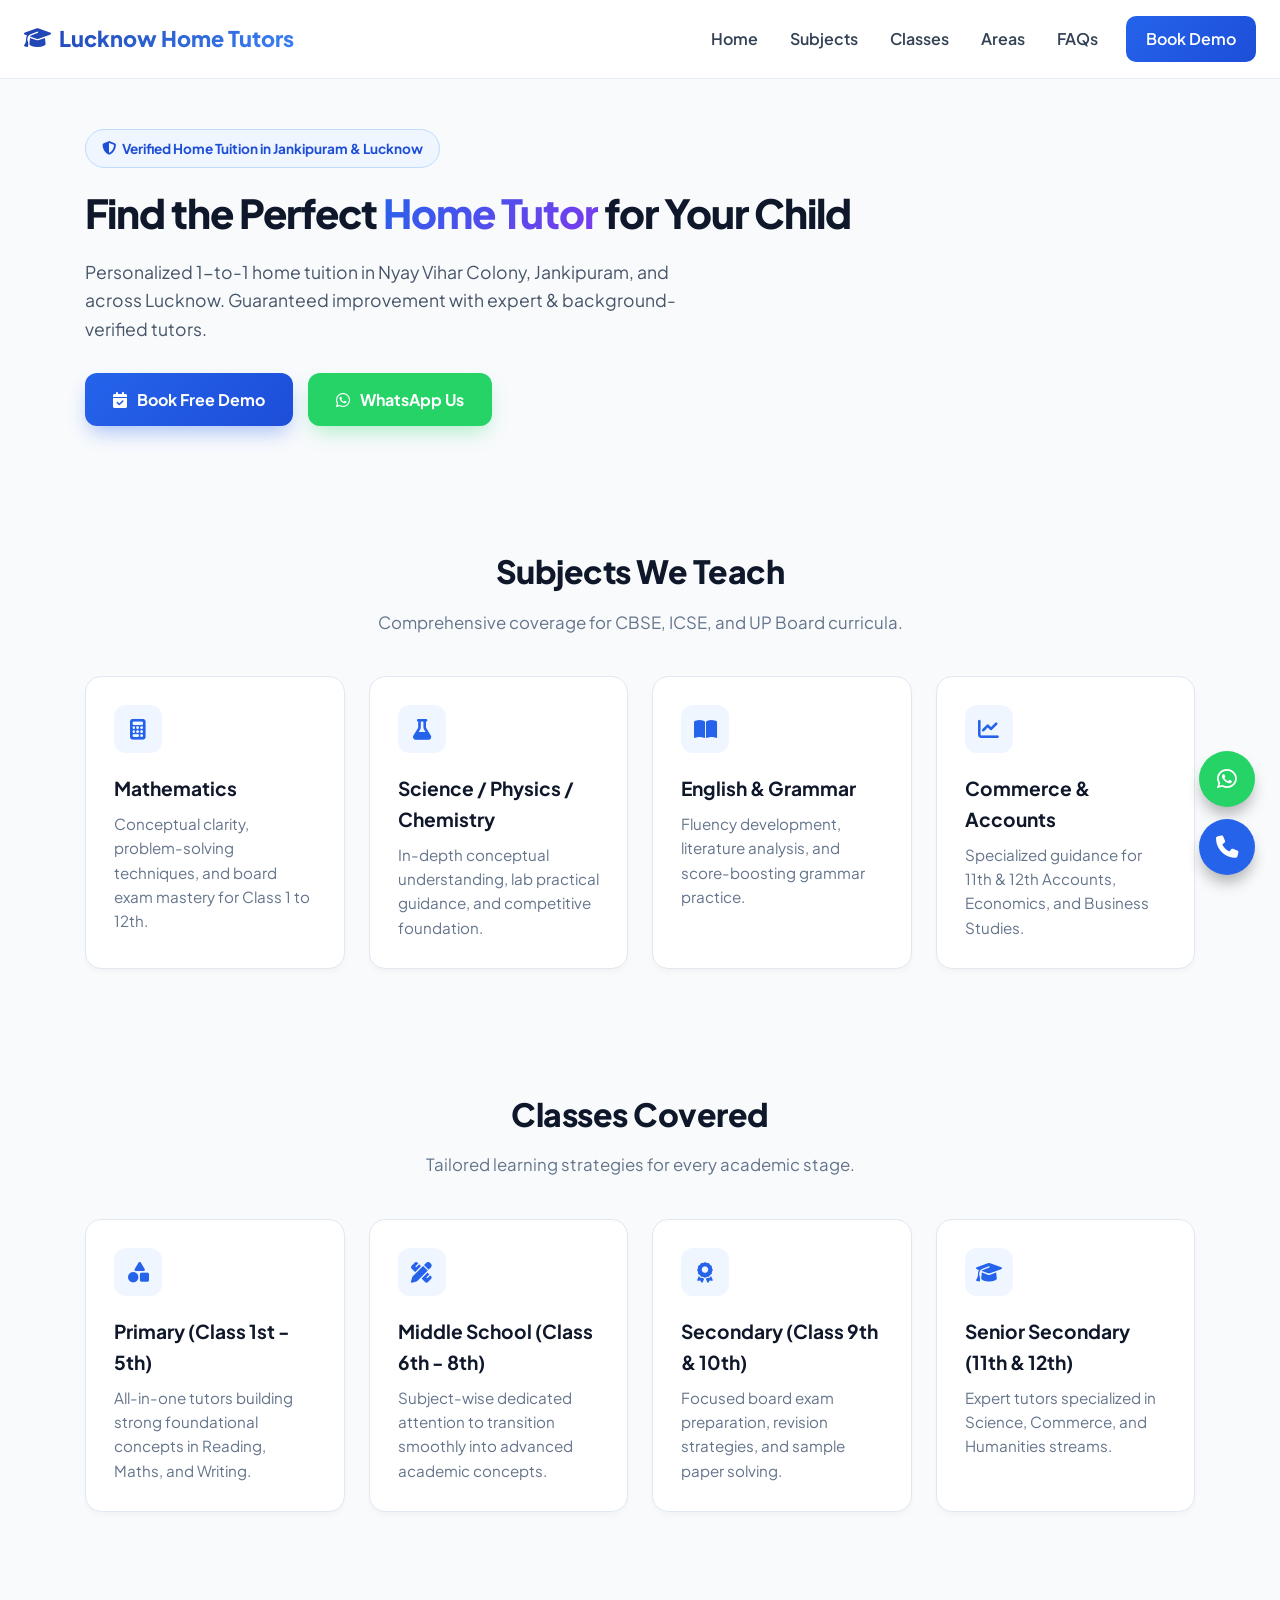
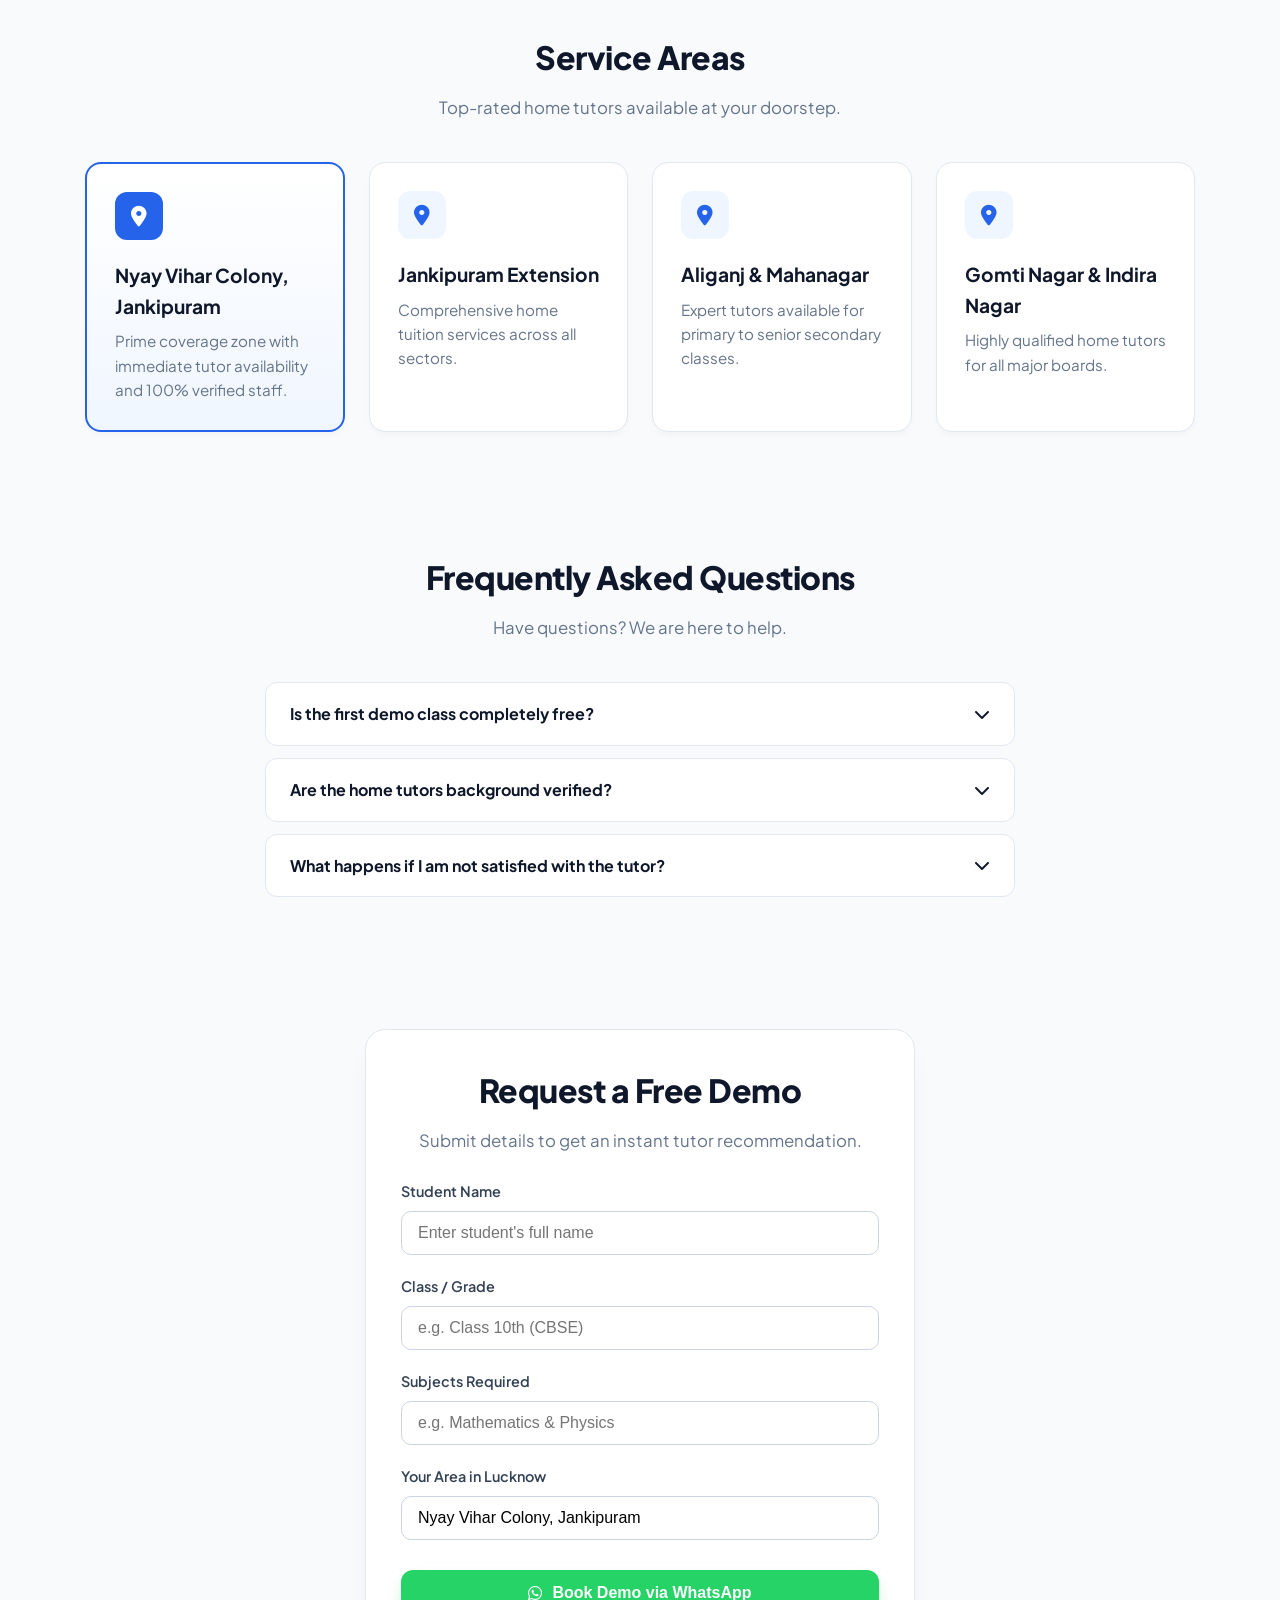
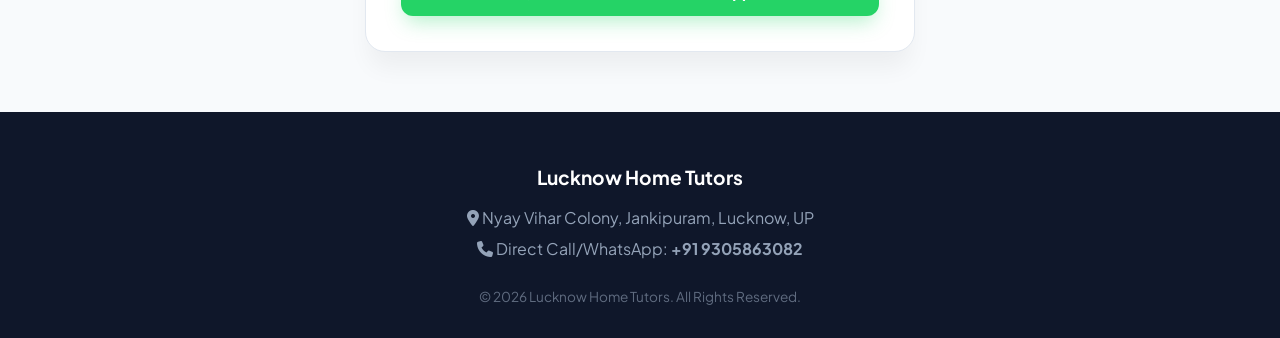
==== commit d4f6ee04: "Update index.html" ====
--- a/index.html
+++ b/index.html
@@ -1,67 +1,608 @@
-      margin-right: 10px;
-    }
-
-    .btn.primary {
-      background: #2563eb;
-      color: #fff;
-    }
-
-    .btn.whatsapp {
+<!DOCTYPE html>
+<html lang="en">
+<head>
+  <meta charset="UTF-8">
+  <meta name="viewport" content="width=device-width, initial-scale=1.0">
+  <title>Lucknow Home Tutors | Premier Home Tuition in Jankipuram & Lucknow</title>
+  <meta name="description" content="Find highly qualified home tutors in Nyay Vihar Colony, Jankipuram and across Lucknow. Free trial class available!">
+  
+  <!-- Font Awesome Icons -->
+  <link rel="stylesheet" href="https://cdnjs.cloudflare.com/ajax/libs/font-awesome/6.4.0/css/all.min.css">
+
+  <style>
+    @import url('https://fonts.googleapis.com/css2?family=Plus+Jakarta+Sans:wght@400;500;600;700;800&display=swap');
+
+    *, *::before, *::after {
+      box-sizing: border-box;
+      margin: 0;
+      padding: 0;
+    }
+
+    html {
+      scroll-behavior: smooth;
+    }
+
+    body {
+      font-family: 'Plus Jakarta Sans', sans-serif;
+      background-color: #f8fafc;
+      color: #0f172a;
+      line-height: 1.6;
+      overflow-x: hidden;
+    }
+
+    /* HEADER & NAVIGATION */
+    header {
+      position: sticky;
+      top: 0;
+      background: rgba(255, 255, 255, 0.95);
+      backdrop-filter: blur(12px);
+      border-bottom: 1px solid rgba(226, 232, 240, 0.8);
+      z-index: 1000;
+      padding: 16px 24px;
+      display: flex;
+      justify-content: space-between;
+      align-items: center;
+    }
+
+    .logo {
+      font-weight: 800;
+      font-size: 1.35rem;
+      background: linear-gradient(135deg, #1e40af, #3b82f6);
+      -webkit-background-clip: text;
+      -webkit-text-fill-color: transparent;
+      text-decoration: none;
+      display: flex;
+      align-items: center;
+      gap: 8px;
+    }
+
+    .menu-btn {
+      background: #f1f5f9;
+      border: none;
+      font-size: 1.3rem;
+      padding: 8px 12px;
+      border-radius: 8px;
+      cursor: pointer;
+      color: #1e293b;
+    }
+
+    nav {
+      display: none;
+      position: absolute;
+      top: 100%;
+      left: 0;
+      width: 100%;
+      background: #ffffff;
+      flex-direction: column;
+      box-shadow: 0 20px 25px -5px rgba(0, 0, 0, 0.1);
+      padding: 20px 0;
+      border-bottom: 1px solid #e2e8f0;
+    }
+
+    nav.active {
+      display: flex;
+    }
+
+    nav a {
+      padding: 14px 28px;
+      text-decoration: none;
+      color: #334155;
+      font-weight: 600;
+      border-bottom: 1px solid #f8fafc;
+    }
+
+    nav a:hover {
+      color: #2563eb;
+      background: #f8fafc;
+    }
+
+    nav a.nav-cta {
+      background: linear-gradient(135deg, #2563eb, #1d4ed8);
+      color: #ffffff;
+      margin: 12px 28px 0;
+      border-radius: 10px;
+      text-align: center;
+    }
+
+    @media (min-width: 768px) {
+      .menu-btn { display: none; }
+      nav {
+        display: flex !important;
+        position: static;
+        flex-direction: row;
+        box-shadow: none;
+        padding: 0;
+        width: auto;
+        border: none;
+        background: transparent;
+        align-items: center;
+      }
+      nav a {
+        border: none;
+        padding: 8px 16px;
+      }
+      nav a.nav-cta {
+        margin: 0 0 0 12px;
+        padding: 10px 20px;
+      }
+    }
+
+    /* SECTIONS */
+    section {
+      padding: 60px 20px;
+      max-width: 1150px;
+      margin: 0 auto;
+    }
+
+    .section-header {
+      text-align: center;
+      max-width: 650px;
+      margin: 0 auto 40px;
+    }
+
+    h2 {
+      font-size: 2rem;
+      font-weight: 800;
+      color: #0f172a;
+      letter-spacing: -0.5px;
+      margin-bottom: 12px;
+    }
+
+    .section-subtitle {
+      color: #64748b;
+      font-size: 1.05rem;
+    }
+
+    /* HERO */
+    .hero {
+      padding-top: 50px;
+      padding-bottom: 60px;
+    }
+
+    .badge {
+      display: inline-flex;
+      align-items: center;
+      gap: 6px;
+      background: #eff6ff;
+      border: 1px solid #bfdbfe;
+      color: #1d4ed8;
+      padding: 8px 16px;
+      border-radius: 30px;
+      font-size: 0.85rem;
+      font-weight: 700;
+      margin-bottom: 20px;
+    }
+
+    .hero h1 {
+      font-size: 2.5rem;
+      font-weight: 800;
+      line-height: 1.25;
+      color: #0f172a;
+      margin-bottom: 20px;
+      letter-spacing: -1px;
+    }
+
+    .hero h1 span {
+      background: linear-gradient(135deg, #2563eb, #7c3aed);
+      -webkit-background-clip: text;
+      -webkit-text-fill-color: transparent;
+    }
+
+    .hero p {
+      font-size: 1.1rem;
+      color: #475569;
+      margin-bottom: 30px;
+      max-width: 600px;
+    }
+
+    .hero-actions {
+      display: flex;
+      flex-wrap: wrap;
+      gap: 15px;
+    }
+
+    /* BUTTONS */
+    .btn {
+      display: inline-flex;
+      align-items: center;
+      justify-content: center;
+      gap: 10px;
+      padding: 14px 28px;
+      border-radius: 12px;
+      text-decoration: none;
+      font-weight: 700;
+      font-size: 1rem;
+      cursor: pointer;
+    }
+
+    .btn-primary {
+      background: linear-gradient(135deg, #2563eb, #1d4ed8);
+      color: #ffffff;
+      box-shadow: 0 10px 20px -5px rgba(37, 99, 235, 0.4);
+    }
+
+    .btn-whatsapp {
       background: #25d366;
-      color: #fff;
-    }
-
-    .badge {
-      display: inline-block;
-      background: #e0e7ff;
-      color: #3730a3;
-      padding: 5px 12px;
+      color: #ffffff;
+      box-shadow: 0 10px 20px -5px rgba(37, 211, 102, 0.35);
+    }
+
+    /* CARDS */
+    .grid {
+      display: grid;
+      grid-template-columns: repeat(auto-fit, minmax(250px, 1fr));
+      gap: 24px;
+    }
+
+    .card {
+      background: #ffffff;
+      padding: 28px;
+      border-radius: 16px;
+      border: 1px solid #e2e8f0;
+      box-shadow: 0 4px 6px -1px rgba(0, 0, 0, 0.03);
+    }
+
+    .card-icon {
+      width: 48px;
+      height: 48px;
+      background: #eff6ff;
+      color: #2563eb;
+      border-radius: 12px;
+      display: flex;
+      align-items: center;
+      justify-content: center;
+      font-size: 1.3rem;
+      margin-bottom: 20px;
+    }
+
+    .card h3 {
+      font-size: 1.2rem;
+      font-weight: 700;
+      color: #0f172a;
+      margin-bottom: 8px;
+    }
+
+    .card p {
+      color: #64748b;
+      font-size: 0.95rem;
+    }
+
+    .card.featured {
+      border: 2px solid #2563eb;
+      background: linear-gradient(180deg, #ffffff, #f0f6ff);
+    }
+
+    /* FORM */
+    .booking-wrapper {
+      background: #ffffff;
+      padding: 35px;
       border-radius: 20px;
-      font-size: 0.85rem;
+      border: 1px solid #e2e8f0;
+      box-shadow: 0 20px 25px -5px rgba(0, 0, 0, 0.05);
+      max-width: 550px;
+      margin: 0 auto;
+    }
+
+    .form-group {
+      margin-bottom: 20px;
+    }
+
+    .form-group label {
+      display: block;
       font-weight: 600;
-      margin-bottom: 15px;
-    }
-
-    .hero-actions {
-      margin: 20px 0;
+      font-size: 0.9rem;
+      margin-bottom: 8px;
+      color: #334155;
+    }
+
+    .form-group input {
+      width: 100%;
+      padding: 12px 16px;
+      border: 1.5px solid #cbd5e1;
+      border-radius: 10px;
+      font-size: 1rem;
+    }
+
+    /* FAQ */
+    .faq-item {
+      background: #ffffff;
+      border: 1px solid #e2e8f0;
+      border-radius: 12px;
+      margin-bottom: 12px;
+      cursor: pointer;
+    }
+
+    .faq-question {
+      padding: 18px 24px;
+      font-weight: 700;
+      display: flex;
+      justify-content: space-between;
+      align-items: center;
+    }
+
+    .faq-answer {
+      padding: 0 24px 18px;
+      color: #64748b;
+      display: none;
+      font-size: 0.95rem;
+    }
+
+    .faq-item.active .faq-answer {
+      display: block;
+    }
+
+    /* FLOATING BUTTONS */
+    .floating-btns {
+      position: fixed;
+      bottom: 25px;
+      right: 25px;
+      display: flex;
+      flex-direction: column;
+      gap: 12px;
+      z-index: 999;
+    }
+
+    .float-btn {
+      width: 56px;
+      height: 56px;
+      border-radius: 50%;
+      display: flex;
+      align-items: center;
+      justify-content: center;
+      color: #ffffff;
+      font-size: 1.4rem;
+      box-shadow: 0 10px 15px -3px rgba(0, 0, 0, 0.3);
+      text-decoration: none;
+    }
+
+    .float-wa { background: #25d366; }
+    .float-call { background: #2563eb; }
+
+    /* FOOTER */
+    footer {
+      background: #0f172a;
+      color: #94a3b8;
+      padding: 50px 20px 30px;
+      text-align: center;
+    }
+
+    footer h4 {
+      color: #ffffff;
+      font-size: 1.2rem;
+      margin-bottom: 12px;
     }
   </style>
 </head>
 <body>
 
-  <header class="header">
-    <a class="logo" href="#home">Lucknow Home Tutors</a>
-    <button class="menu-btn" onclick="toggleMenu()">☰</button>
+  <!-- Sticky Header -->
+  <header>
+    <a class="logo" href="#home"><i class="fa-solid fa-graduation-cap"></i> Lucknow Home Tutors</a>
+    <button class="menu-btn" onclick="toggleMenu()"><i class="fa-solid fa-bars"></i></button>
     <nav id="nav">
-      <a href="#home">Home</a>
-      <a href="#subjects">Subjects</a>
-      <a href="#classes">Classes</a>
-      <a href="#areas">Areas</a>
-      <a href="#tutors">Tutors</a>
-      <a href="#contact">Contact</a>
-      <a class="nav-cta" href="#book">Book Tutor</a>
+      <a href="#home" onclick="toggleMenu()">Home</a>
+      <a href="#subjects" onclick="toggleMenu()">Subjects</a>
+      <a href="#classes" onclick="toggleMenu()">Classes</a>
+      <a href="#areas" onclick="toggleMenu()">Areas</a>
+      <a href="#faqs" onclick="toggleMenu()">FAQs</a>
+      <a href="#book" class="nav-cta" onclick="toggleMenu()">Book Demo</a>
     </nav>
   </header>
 
   <main>
+    <!-- Hero Section -->
     <section class="hero" id="home">
-      <div class="hero-copy">
-        <div class="badge">🏠 1-to-1 Home Tuition in Lucknow</div>
-        <h1>Find the right <span>home tutor</span> for your child.</h1>
-        <p>Experienced tutors, personalized classes, and convenient home tuition across Lucknow.</p>
-        
-        <div class="hero-actions">
-          <a class="btn primary" href="#book">Book a Tutor</a>
-          <a class="btn whatsapp" href="https://wa.me/">WhatsApp Us</a>
-        </div>
-        
-        <div class="trust-row">
-          <p>✓ Personalized learning &nbsp; ✓ Flexible timings &nbsp; ✓ Local tutors</p>
-        </div>
+      <div class="badge">
+        <i class="fa-solid fa-shield-halved"></i> Verified Home Tuition in Jankipuram & Lucknow
+      </div>
+      <h1>Find the Perfect <span>Home Tutor</span> for Your Child</h1>
+      <p>Personalized 1-to-1 home tuition in Nyay Vihar Colony, Jankipuram, and across Lucknow. Guaranteed improvement with expert & background-verified tutors.</p>
+      
+      <div class="hero-actions">
+        <a class="btn btn-primary" href="#book"><i class="fa-solid fa-calendar-check"></i> Book Free Demo</a>
+        <a class="btn btn-whatsapp" href="https://wa.me/919305863082?text=Hello,%20I%20need%20a%20home%20tutor%20in%20Lucknow"><i class="fa-brands fa-whatsapp"></i> WhatsApp Us</a>
+      </div>
+    </section>
+
+    <!-- Subjects Section -->
+    <section id="subjects">
+      <div class="section-header">
+        <h2>Subjects We Teach</h2>
+        <p class="section-subtitle">Comprehensive coverage for CBSE, ICSE, and UP Board curricula.</p>
+      </div>
+      <div class="grid">
+        <div class="card">
+          <div class="card-icon"><i class="fa-solid fa-calculator"></i></div>
+          <h3>Mathematics</h3>
+          <p>Conceptual clarity, problem-solving techniques, and board exam mastery for Class 1 to 12th.</p>
+        </div>
+        <div class="card">
+          <div class="card-icon"><i class="fa-solid fa-flask"></i></div>
+          <h3>Science / Physics / Chemistry</h3>
+          <p>In-depth conceptual understanding, lab practical guidance, and competitive foundation.</p>
+        </div>
+        <div class="card">
+          <div class="card-icon"><i class="fa-solid fa-book-open"></i></div>
+          <h3>English & Grammar</h3>
+          <p>Fluency development, literature analysis, and score-boosting grammar practice.</p>
+        </div>
+        <div class="card">
+          <div class="card-icon"><i class="fa-solid fa-chart-line"></i></div>
+          <h3>Commerce & Accounts</h3>
+          <p>Specialized guidance for 11th & 12th Accounts, Economics, and Business Studies.</p>
+        </div>
+      </div>
+    </section>
+
+    <!-- Classes Covered -->
+    <section id="classes">
+      <div class="section-header">
+        <h2>Classes Covered</h2>
+        <p class="section-subtitle">Tailored learning strategies for every academic stage.</p>
+      </div>
+      <div class="grid">
+        <div class="card">
+          <div class="card-icon"><i class="fa-solid fa-shapes"></i></div>
+          <h3>Primary (Class 1st - 5th)</h3>
+          <p>All-in-one tutors building strong foundational concepts in Reading, Maths, and Writing.</p>
+        </div>
+        <div class="card">
+          <div class="card-icon"><i class="fa-solid fa-pen-ruler"></i></div>
+          <h3>Middle School (Class 6th - 8th)</h3>
+          <p>Subject-wise dedicated attention to transition smoothly into advanced academic concepts.</p>
+        </div>
+        <div class="card">
+          <div class="card-icon"><i class="fa-solid fa-award"></i></div>
+          <h3>Secondary (Class 9th & 10th)</h3>
+          <p>Focused board exam preparation, revision strategies, and sample paper solving.</p>
+        </div>
+        <div class="card">
+          <div class="card-icon"><i class="fa-solid fa-graduation-cap"></i></div>
+          <h3>Senior Secondary (11th & 12th)</h3>
+          <p>Expert tutors specialized in Science, Commerce, and Humanities streams.</p>
+        </div>
+      </div>
+    </section>
+
+    <!-- Key Service Areas -->
+    <section id="areas">
+      <div class="section-header">
+        <h2>Service Areas</h2>
+        <p class="section-subtitle">Top-rated home tutors available at your doorstep.</p>
+      </div>
+      <div class="grid">
+        <div class="card featured">
+          <div class="card-icon" style="background:#2563eb; color:#fff;"><i class="fa-solid fa-location-dot"></i></div>
+          <h3>Nyay Vihar Colony, Jankipuram</h3>
+          <p>Prime coverage zone with immediate tutor availability and 100% verified staff.</p>
+        </div>
+        <div class="card">
+          <div class="card-icon"><i class="fa-solid fa-location-dot"></i></div>
+          <h3>Jankipuram Extension</h3>
+          <p>Comprehensive home tuition services across all sectors.</p>
+        </div>
+        <div class="card">
+          <div class="card-icon"><i class="fa-solid fa-location-dot"></i></div>
+          <h3>Aliganj & Mahanagar</h3>
+          <p>Expert tutors available for primary to senior secondary classes.</p>
+        </div>
+        <div class="card">
+          <div class="card-icon"><i class="fa-solid fa-location-dot"></i></div>
+          <h3>Gomti Nagar & Indira Nagar</h3>
+          <p>Highly qualified home tutors for all major boards.</p>
+        </div>
+      </div>
+    </section>
+
+    <!-- FAQs Section -->
+    <section id="faqs">
+      <div class="section-header">
+        <h2>Frequently Asked Questions</h2>
+        <p class="section-subtitle">Have questions? We are here to help.</p>
+      </div>
+      <div style="max-width: 750px; margin: 0 auto;">
+        <div class="faq-item" onclick="toggleFaq(this)">
+          <div class="faq-question">
+            <span>Is the first demo class completely free?</span>
+            <i class="fa-solid fa-chevron-down"></i>
+          </div>
+          <div class="faq-answer">Yes, we provide 1 trial/demo class absolutely free so you can evaluate the teacher's style before committing.</div>
+        </div>
+        <div class="faq-item" onclick="toggleFaq(this)">
+          <div class="faq-question">
+            <span>Are the home tutors background verified?</span>
+            <i class="fa-solid fa-chevron-down"></i>
+          </div>
+          <div class="faq-answer">Yes, all our tutors undergo background checks and academic qualification verification for safe and trusted teaching.</div>
+        </div>
+        <div class="faq-item" onclick="toggleFaq(this)">
+          <div class="faq-question">
+            <span>What happens if I am not satisfied with the tutor?</span>
+            <i class="fa-solid fa-chevron-down"></i>
+          </div>
+          <div class="faq-answer">If you are not satisfied, we will arrange a replacement tutor immediately at no extra charge.</div>
+        </div>
+      </div>
+    </section>
+
+    <!-- Booking Form Section -->
+    <section id="book">
+      <div class="booking-wrapper">
+        <div class="section-header" style="margin-bottom:25px;">
+          <h2>Request a Free Demo</h2>
+          <p class="section-subtitle">Submit details to get an instant tutor recommendation.</p>
+        </div>
+        <form onsubmit="sendToWhatsApp(event)">
+          <div class="form-group">
+            <label>Student Name</label>
+            <input type="text" id="studentName" placeholder="Enter student's full name" required>
+          </div>
+          <div class="form-group">
+            <label>Class / Grade</label>
+            <input type="text" id="studentClass" placeholder="e.g. Class 10th (CBSE)" required>
+          </div>
+          <div class="form-group">
+            <label>Subjects Required</label>
+            <input type="text" id="studentSubject" placeholder="e.g. Mathematics & Physics" required>
+          </div>
+          <div class="form-group">
+            <label>Your Area in Lucknow</label>
+            <input type="text" id="studentArea" value="Nyay Vihar Colony, Jankipuram" required>
+          </div>
+          <button type="submit" class="btn btn-whatsapp" style="width: 100%; border:none; margin-top:10px;">
+            <i class="fa-brands fa-whatsapp"></i> Book Demo via WhatsApp
+          </button>
+        </form>
       </div>
     </section>
   </main>
 
+  <!-- Floating Quick Actions -->
+  <div class="floating-btns">
+    <a href="https://wa.me/919305863082?text=Hello,%20I%20need%20a%20home%20tutor" class="float-btn float-wa" target="_blank" title="WhatsApp Us">
+      <i class="fa-brands fa-whatsapp"></i>
+    </a>
+    <a href="tel:9305863082" class="float-btn float-call" title="Call Us">
+      <i class="fa-solid fa-phone"></i>
+    </a>
+  </div>
+
+  <!-- Footer -->
+  <footer>
+    <h4>Lucknow Home Tutors</h4>
+    <p><i class="fa-solid fa-location-dot"></i> Nyay Vihar Colony, Jankipuram, Lucknow, UP</p>
+    <p style="margin-top: 5px;"><i class="fa-solid fa-phone"></i> Direct Call/WhatsApp: <strong>+91 9305863082</strong></p>
+    <p style="margin-top: 25px; font-size: 0.85rem; opacity: 0.6;">© 2026 Lucknow Home Tutors. All Rights Reserved.</p>
+  </footer>
+
+  <script>
+    function toggleMenu() {
+      const nav = document.getElementById('nav');
+      if (window.innerWidth < 768) {
+        nav.classList.toggle('active');
+      }
+    }
+
+    function toggleFaq(element) {
+      element.classList.toggle('active');
+    }
+
+    function sendToWhatsApp(event) {
+      event.preventDefault();
+      
+      const phoneNumber = "919305863082"; 
+      
+      const name = document.getElementById('studentName').value;
+      const classVal = document.getElementById('studentClass').value;
+      const subject = document.getElementById('studentSubject').value;
+      const area = document.getElementById('studentArea').value;
+
+      const message = `Hello Lucknow Home Tutors,%0A%0AI want to book a Free Demo Class:%0A- *Student Name:* ${name}%0A- *Class:* ${classVal}%0A- *Subject:* ${subject}%0A- *Area:* ${area}`;
+      
+      window.open(`https://wa.me/${phoneNumber}?text=${message}`, '_blank');
+    }
+  </script>
+
 </body>
-</html>
-<a class="btn whatsapp" href="https://wa.me/919305863082">WhatsApp Us</a>
+      </html>
+      
